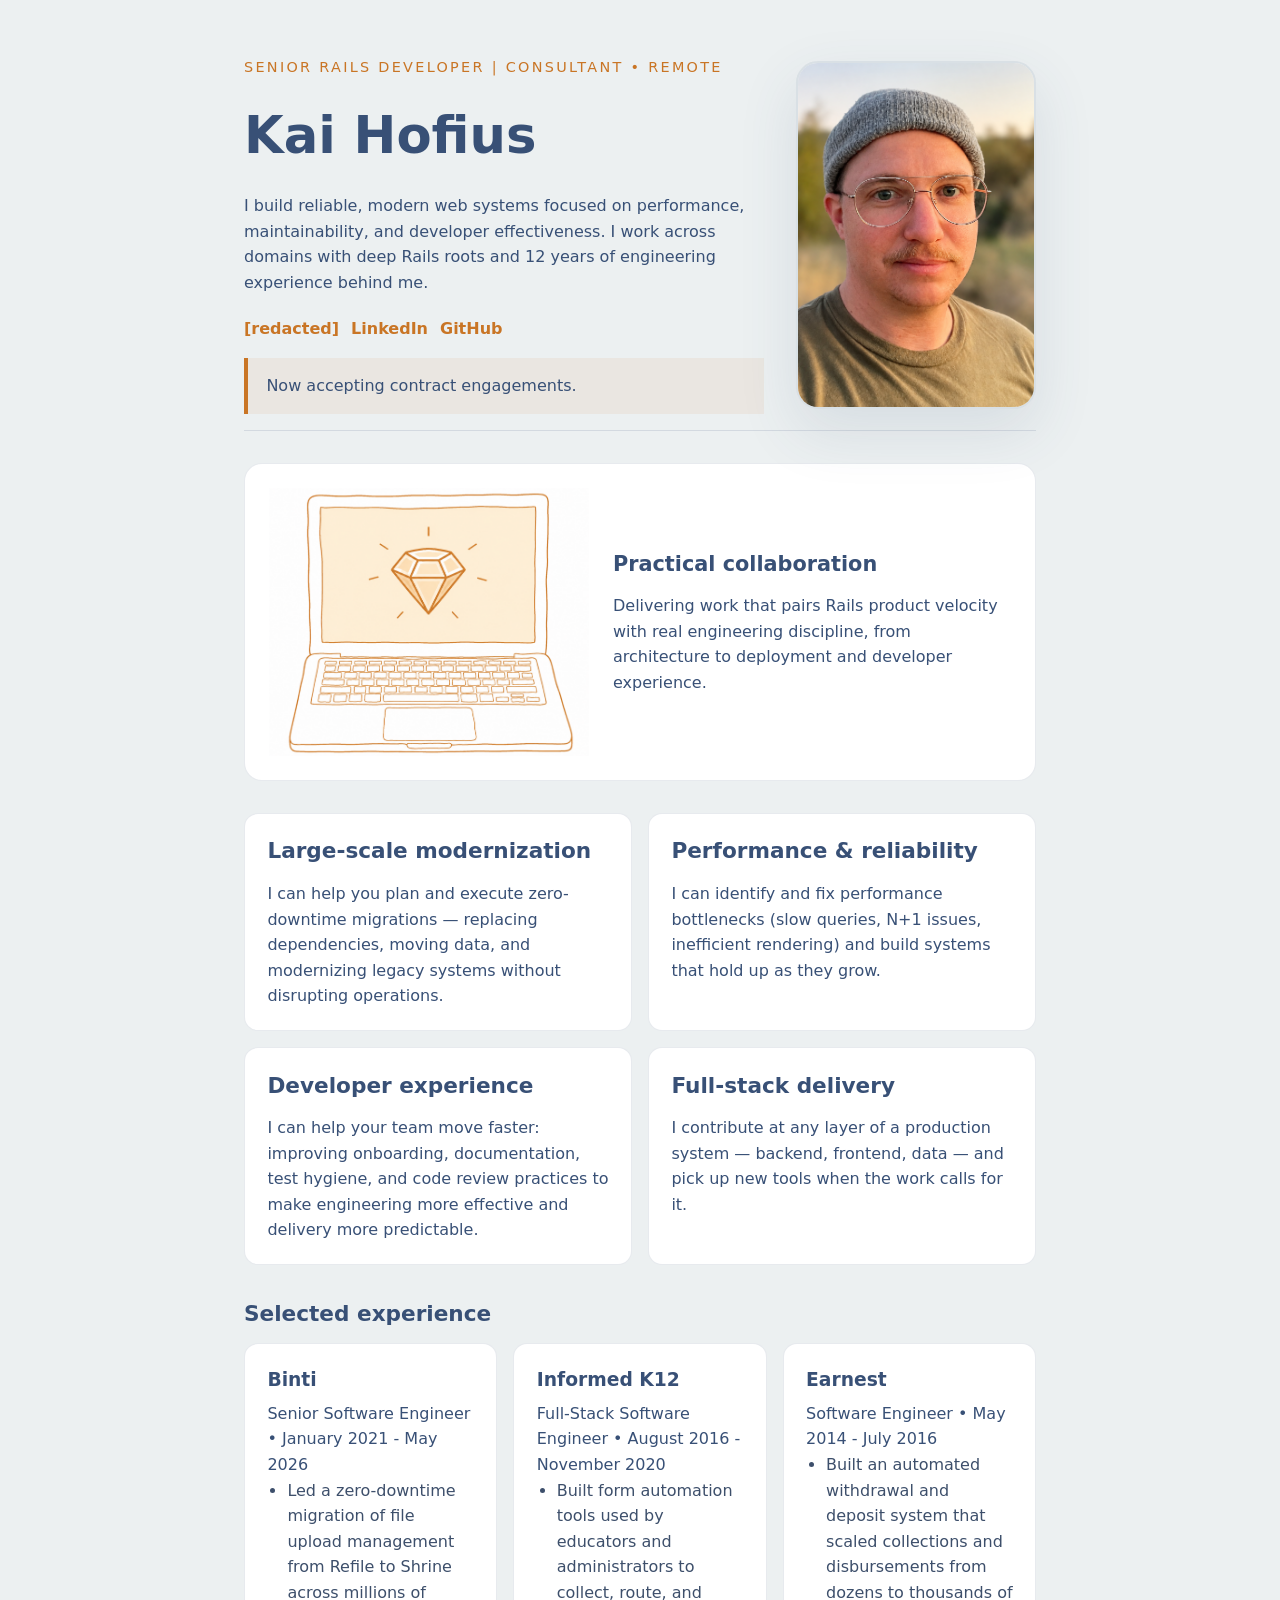
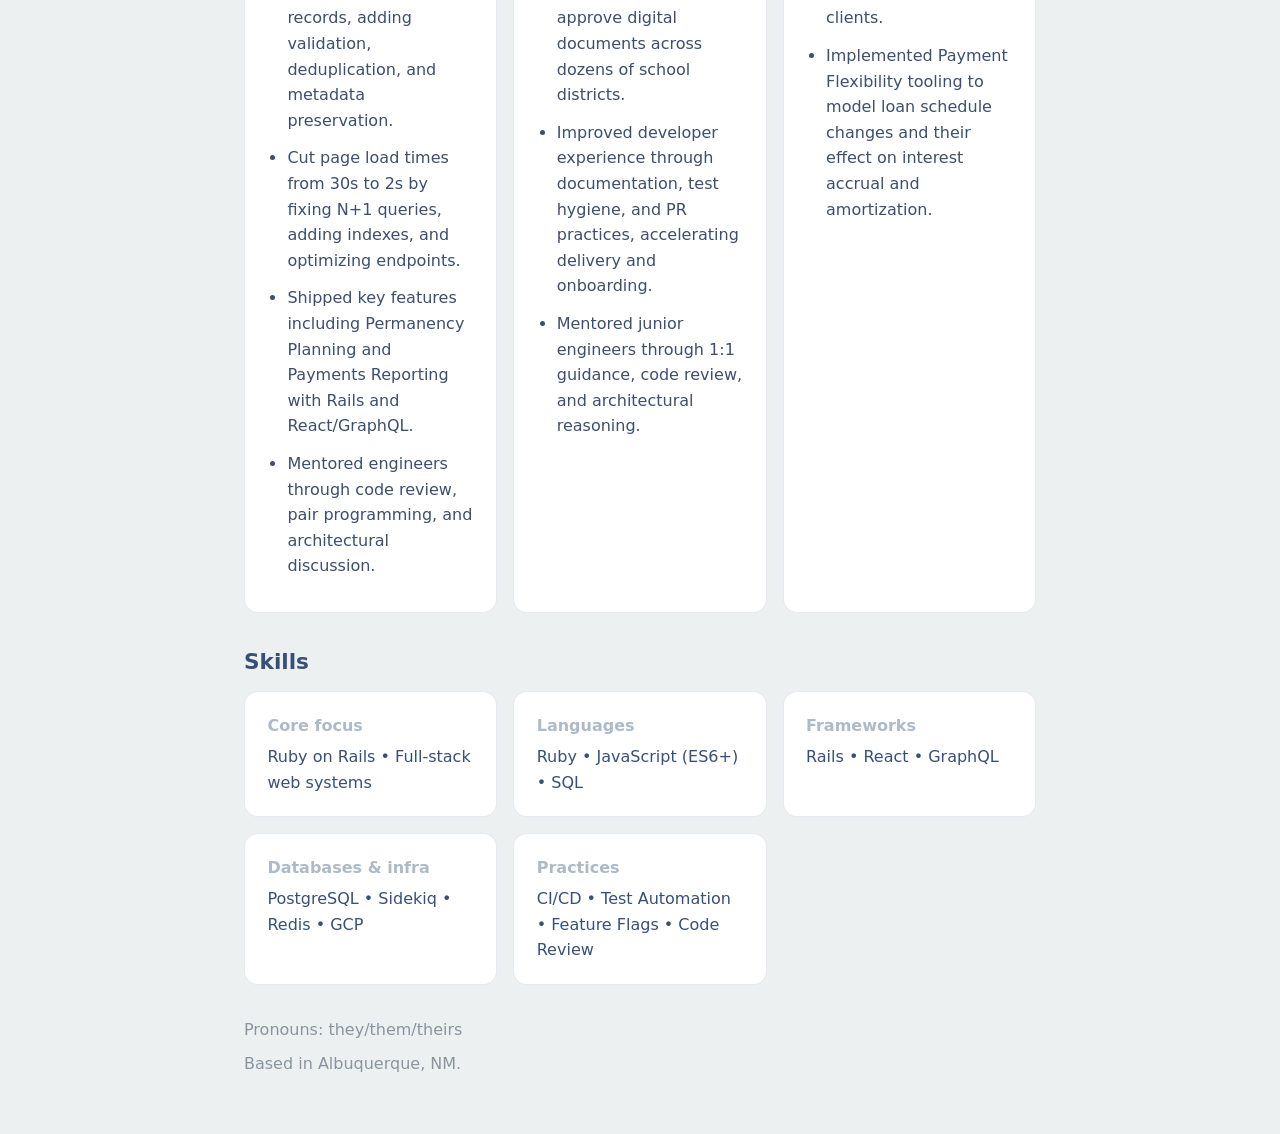
==== index.html @ 0d8e992e "mobile updates" ====
<!DOCTYPE html>
<html lang="en">
<head>
  <meta charset="UTF-8" />
  <meta name="viewport" content="width=device-width, initial-scale=1.0" />
  <title>Kai Hofius — Senior Rails Developer | Consultant</title>
  <meta name="description" content="Kai Hofius is a senior Rails developer and consultant experienced in building scalable, resilient web systems with Rails, React, and GraphQL." />
  <link rel="icon" href="img/favicon.png" />
  <link rel="stylesheet" href="style.css" />
</head>
<body>
  <main class="page-shell">
    <header class="hero">
      <div class="hero-inner">
        <div class="hero-text">
          <p class="eyebrow">Senior Rails Developer | Consultant • Remote</p>
          <div class="hero-name-row">
            <div class="hero-image hero-image--mobile">
              <img src="img/headshot.png" alt="Kai Hofius" />
            </div>
            <h1>Kai Hofius</h1>
          </div>
          <p class="hero-copy">I build reliable, modern web systems focused on performance, maintainability, and developer effectiveness. I work across domains with deep Rails roots and 12 years of engineering experience behind me.</p>
          <div class="contact-links">
            <a href="mailto:[redacted]">[redacted]</a>
            <a href="https://linkedin.com/in/kaihofius" target="_blank" rel="noreferrer">LinkedIn</a>
            <a href="https://github.com/kaifius" target="_blank" rel="noreferrer">GitHub</a>
          </div>
          <p class="contract-callout">Now accepting contract engagements.</p>
        </div>
        <div class="hero-image hero-image--desktop">
          <img src="img/headshot.png" alt="Kai Hofius" />
        </div>
      </div>
    </header>

    <section class="illustration-panel">
      <div class="panel-card">
        <img class="hero-laptop" src="img/laptop-with-gem.png" alt="Illustration of a laptop" />
        <div>
          <h2>Practical collaboration</h2>
          <p>Delivering work that pairs Rails product velocity with real engineering discipline, from architecture to deployment and developer experience.</p>
        </div>
      </div>
    </section>

    <section class="highlights">
      <article>
        <h2>Large-scale modernization</h2>
        <p>I can help you plan and execute zero-downtime migrations — replacing dependencies, moving data, and modernizing legacy systems without disrupting operations.</p>
      </article>
      <article>
        <h2>Performance & reliability</h2>
        <p>I can identify and fix performance bottlenecks (slow queries, N+1 issues, inefficient rendering) and build systems that hold up as they grow.</p>
      </article>
      <article>
        <h2>Developer experience</h2>
        <p>I can help your team move faster: improving onboarding, documentation, test hygiene, and code review practices to make engineering more effective and delivery more predictable.</p>
      </article>
      <article>
        <h2>Full-stack delivery</h2>
        <p>I contribute at any layer of a production system — backend, frontend, data — and pick up new tools when the work calls for it.</p>
      </article>
    </section>

<section class="experience">
      <h2>Selected experience</h2>
      <div class="experience-grid">
        <div class="experience-card">
          <h3>Binti</h3>
          <p class="role">Senior Software Engineer • January 2021 - May 2026</p>
          <ul>
            <li>Led a zero-downtime migration of file upload management from Refile to Shrine across millions of records, adding validation, deduplication, and metadata preservation.</li>
            <li>Cut page load times from 30s to 2s by fixing N+1 queries, adding indexes, and optimizing endpoints.</li>
            <li>Shipped key features including Permanency Planning and Payments Reporting with Rails and React/GraphQL.</li>
            <li>Mentored engineers through code review, pair programming, and architectural discussion.</li>
          </ul>
        </div>

        <div class="experience-card">
          <h3>Informed K12</h3>
          <p class="role">Full-Stack Software Engineer • August 2016 - November 2020</p>
          <ul>
            <li>Built form automation tools used by educators and administrators to collect, route, and approve digital documents across dozens of school districts.</li>
            <li>Improved developer experience through documentation, test hygiene, and PR practices, accelerating delivery and onboarding.</li>
            <li>Mentored junior engineers through 1:1 guidance, code review, and architectural reasoning.</li>
          </ul>
        </div>

        <div class="experience-card">
          <h3>Earnest</h3>
          <p class="role">Software Engineer • May 2014 - July 2016</p>
          <ul>
            <li>Built an automated withdrawal and deposit system that scaled collections and disbursements from dozens to thousands of clients.</li>
            <li>Implemented Payment Flexibility tooling to model loan schedule changes and their effect on interest accrual and amortization.</li>
          </ul>
        </div>
      </div>
    </section>

    <section class="skills">
      <h2>Skills</h2>
      <div class="skill-grid">
        <div>
          <strong>Core focus</strong>
          <p>Ruby on Rails • Full-stack web systems</p>
        </div>
        <div>
          <strong>Languages</strong>
          <p>Ruby • JavaScript (ES6+) • SQL</p>
        </div>
        <div>
          <strong>Frameworks</strong>
          <p>Rails • React • GraphQL</p>
        </div>
        <div>
          <strong>Databases & infra</strong>
          <p>PostgreSQL • Sidekiq • Redis • GCP</p>
        </div>
        <div>
          <strong>Practices</strong>
          <p>CI/CD • Test Automation • Feature Flags • Code Review</p>
        </div>
      </div>
    </section>

    <section class="footer">
      <p>Pronouns: they/them/theirs</p>
      <p>Based in Albuquerque, NM.</p>
    </section>
  </main>
</body>
</html>
---- style.css ----
* { margin: 0; padding: 0; box-sizing: border-box; }

html {
  scroll-behavior: smooth;
}

body {
  min-height: 100vh;
  background: #ecf0f1;
  color: rgb(56, 80, 118);
  font-family: Inter, ui-sans-serif, system-ui, -apple-system, BlinkMacSystemFont, 'Segoe UI', sans-serif;
  line-height: 1.6;
}

.page-shell {
  max-width: 840px;
  margin: 0 auto;
  padding: 2rem 1.5rem 3rem;
}

.hero {
  padding: 1.5rem 0 1rem;
  border-bottom: 1px solid rgba(56, 80, 118, 0.14);
  position: relative;
}

.hero-laptop {
  display: block;
  width: 320px;
  max-width: 100%;
  margin: 0;
  opacity: 1;
  pointer-events: none;
  align-self: start;
}

.illustration-panel {
  margin-top: 2rem;
}

.panel-card {
  display: grid;
  grid-template-columns: auto 1fr;
  gap: 1.5rem;
  align-items: center;
  padding: 1.5rem;
  border-radius: 18px;
  border: 1px solid rgba(56, 80, 118, 0.12);
  background: white;
}

.panel-card h2 {
  margin: 0 0 0.75rem;
  font-size: 1.3rem;
}

.panel-card p {
  margin: 0;
  color: rgb(56, 80, 118);
}

.hero-inner {
  display: grid;
  grid-template-columns: minmax(0, 1.5fr) minmax(220px, 240px);
  gap: 2rem;
  align-items: center;
}

.hero-name-row {
  display: flex;
  align-items: center;
  gap: 1.5rem;
  margin-bottom: 1rem;
}

.hero-name-row h1 {
  margin: 0;
}

.hero-image img {
  display: block;
  border: 2px solid rgba(56, 80, 118, 0.1);
  object-fit: cover;
  object-position: center 15%;
}

.hero-image--mobile {
  display: none;
}

.hero-image--desktop {
  justify-self: end;
}

.hero-image--desktop img {
  width: 100%;
  border-radius: 22px;
  box-shadow: 0 22px 60px rgba(56, 80, 118, 0.12);
}

@media (max-width: 760px) {
  .hero-inner {
    display: block;
  }

  .hero-image--desktop {
    display: none;
  }

  .hero-image--mobile {
    display: block;
    flex-shrink: 0;
  }

  .hero-image--mobile img {
    width: 90px;
    height: 90px;
    border-radius: 14px;
    box-shadow: 0 8px 24px rgba(56, 80, 118, 0.12);
  }

  .hero-laptop {
    width: 80%;
    margin-top: 1.5rem;
  }

  .panel-card {
    grid-template-columns: 1fr;
  }

  .panel-card img {
    justify-self: center;
  }
}

.eyebrow {
  margin: 0 0 1rem;
  font-size: 0.9rem;
  text-transform: uppercase;
  letter-spacing: 0.16em;
  color: rgb(201, 117, 37);
}

h1 {
  margin: 0 0 1rem;
  font-size: clamp(2.7rem, 4vw, 4.5rem);
}

.hero-copy,
.summary p,
.skills p,
.experience-card p,
.highlights article p,
.footer p {
  margin: 0;
  color: rgb(56, 80, 118);
  font-size: 1rem;
}

.contact-links {
  display: flex;
  flex-wrap: wrap;
  gap: 0.75rem;
  margin-top: 1.3rem;
}

.contact-links a {
  color: rgb(201, 117, 37);
  text-decoration: none;
  font-weight: bold;
}

.contact-links a:hover {
  color: rgb(56, 80, 118);
}

.contract-callout {
  margin-top: 1rem;
  padding: 0.95rem 1.15rem;
  max-width: 46rem;
  border-left: 4px solid rgb(201, 117, 37);
  background: rgba(201, 117, 37, 0.08);
  color: rgb(56, 80, 118);
}

.summary,
.skills,
.experience,
.rails-case-studies,
.highlights,
.footer {
  margin-top: 2rem;
}

.highlights,
.experience-grid,
.skill-grid {
  display: grid;
  gap: 1rem;
}

.highlights article,
.experience-card,
.skill-grid > div {
  padding: 1.3rem 1.4rem;
  border: 1px solid rgba(56, 80, 118, 0.12);
  border-radius: 14px;
  background: white;
}

.highlights h2,
.experience h2,
.skills h2,
.rails-case-studies h2 {
  margin: 0 0 0.75rem;
  font-size: 1.35rem;
}

.rails-case-studies .experience-card {
  padding-top: 1rem;
}


.experience-card ul {
  margin: 0;
  padding-left: 1.1rem;
}

.experience-card li {
  margin-bottom: 0.75rem;
}

.skill-grid {
  grid-template-columns: repeat(auto-fit, minmax(200px, 1fr));
}

.skill-grid strong {
  display: block;
  margin-bottom: 0.35rem;
}

.footer p {
  margin: 0.55rem 0;
}

@media (max-width: 680px) {
  .page-shell {
    padding: 1.5rem 1rem 2rem;
  }
}

.experience-card h3 {
  margin: 0 0 0.35rem;
}

.role {
  margin: 0 0 1rem;
  color: rgb(201, 117, 37);
  font-size: 0.96rem;
}

.experience-card ul {
  margin: 0;
  padding-left: 1.25rem;
  color: #3d4f6b;
}

.experience-card li {
  margin-bottom: 0.75rem;
}

.skill-grid {
  grid-template-columns: repeat(auto-fit, minmax(210px, 1fr));
}

.skill-grid strong {
  display: block;
  margin-bottom: 0.35rem;
  color: #adbac7;
}

.footer p {
  margin: 0.55rem 0;
  color: #8b949e;
}

@media (min-width: 840px) {
  .highlights {
    grid-template-columns: repeat(2, minmax(0, 1fr));
  }

  .experience-grid {
    grid-template-columns: repeat(3, minmax(0, 1fr));
  }
}

@media (max-width: 640px) {
  .page-shell {
    padding: 2rem 1rem 2.5rem;
  }
}
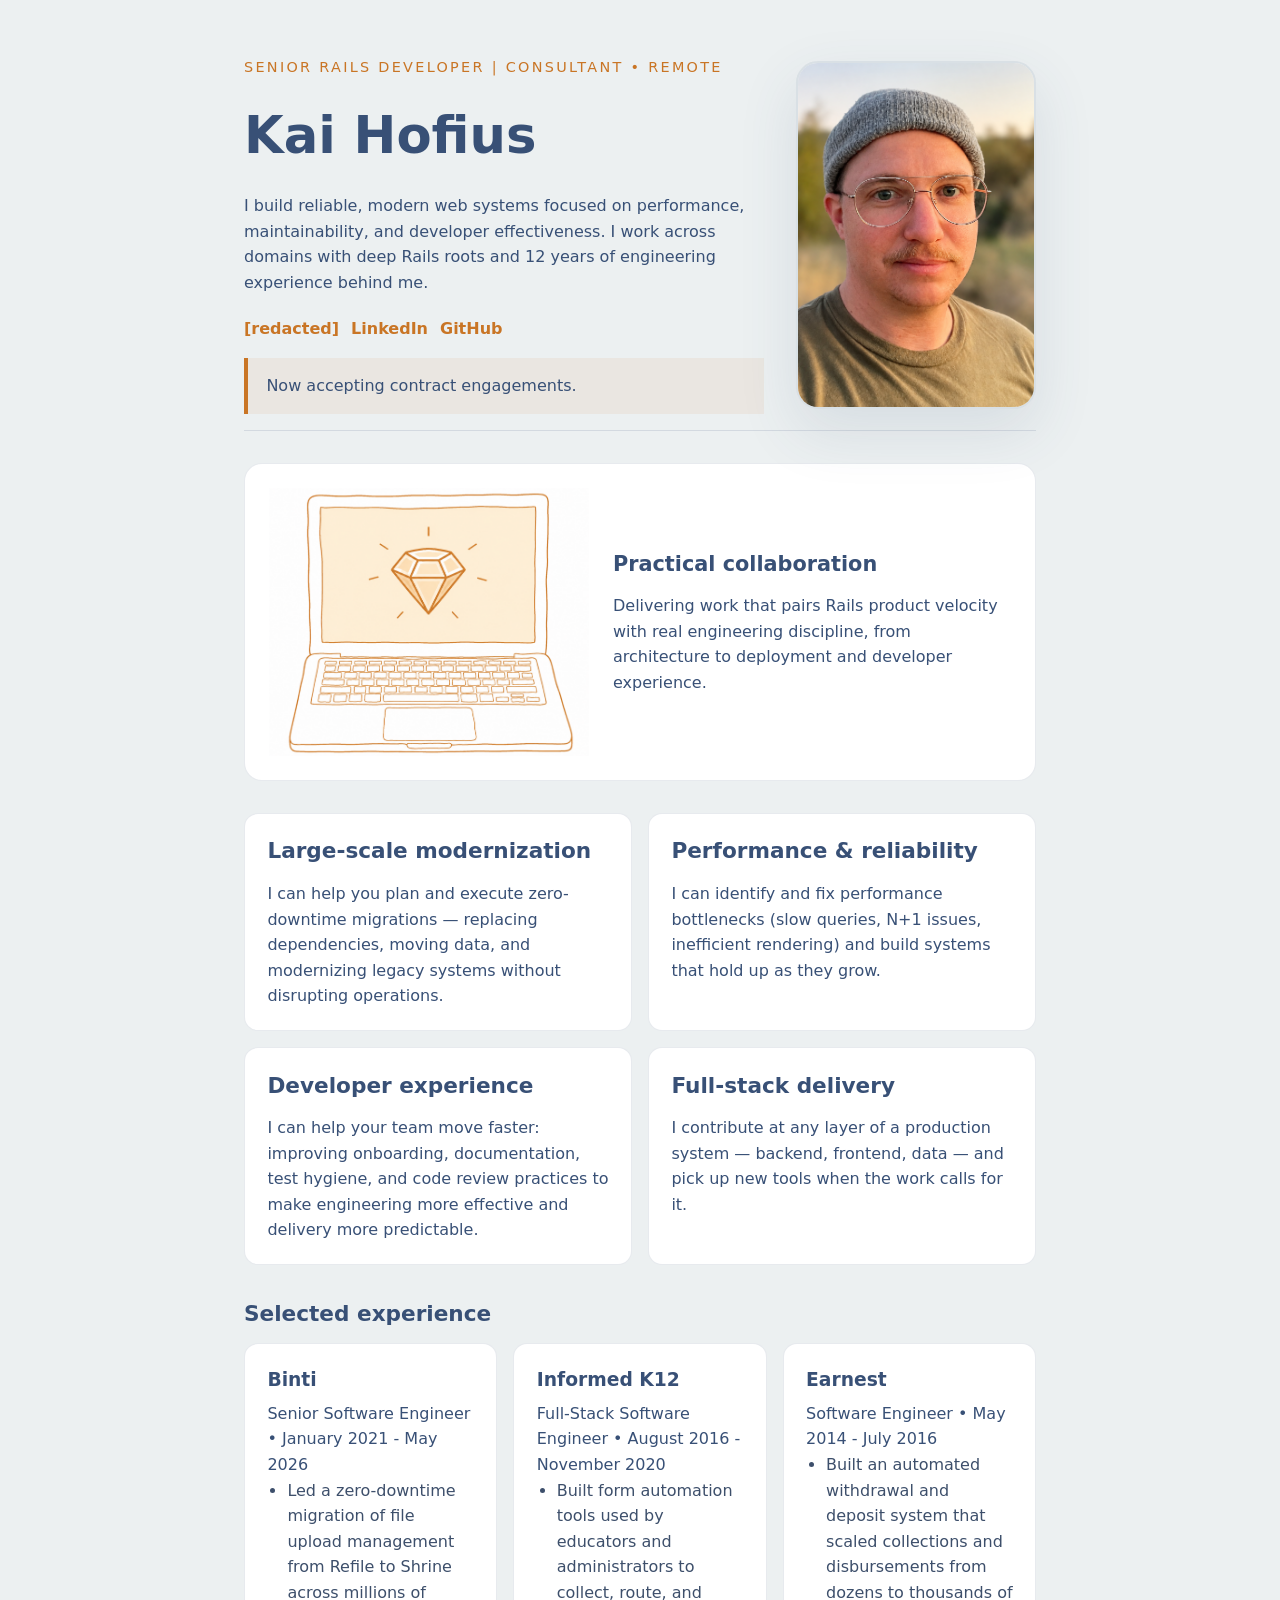
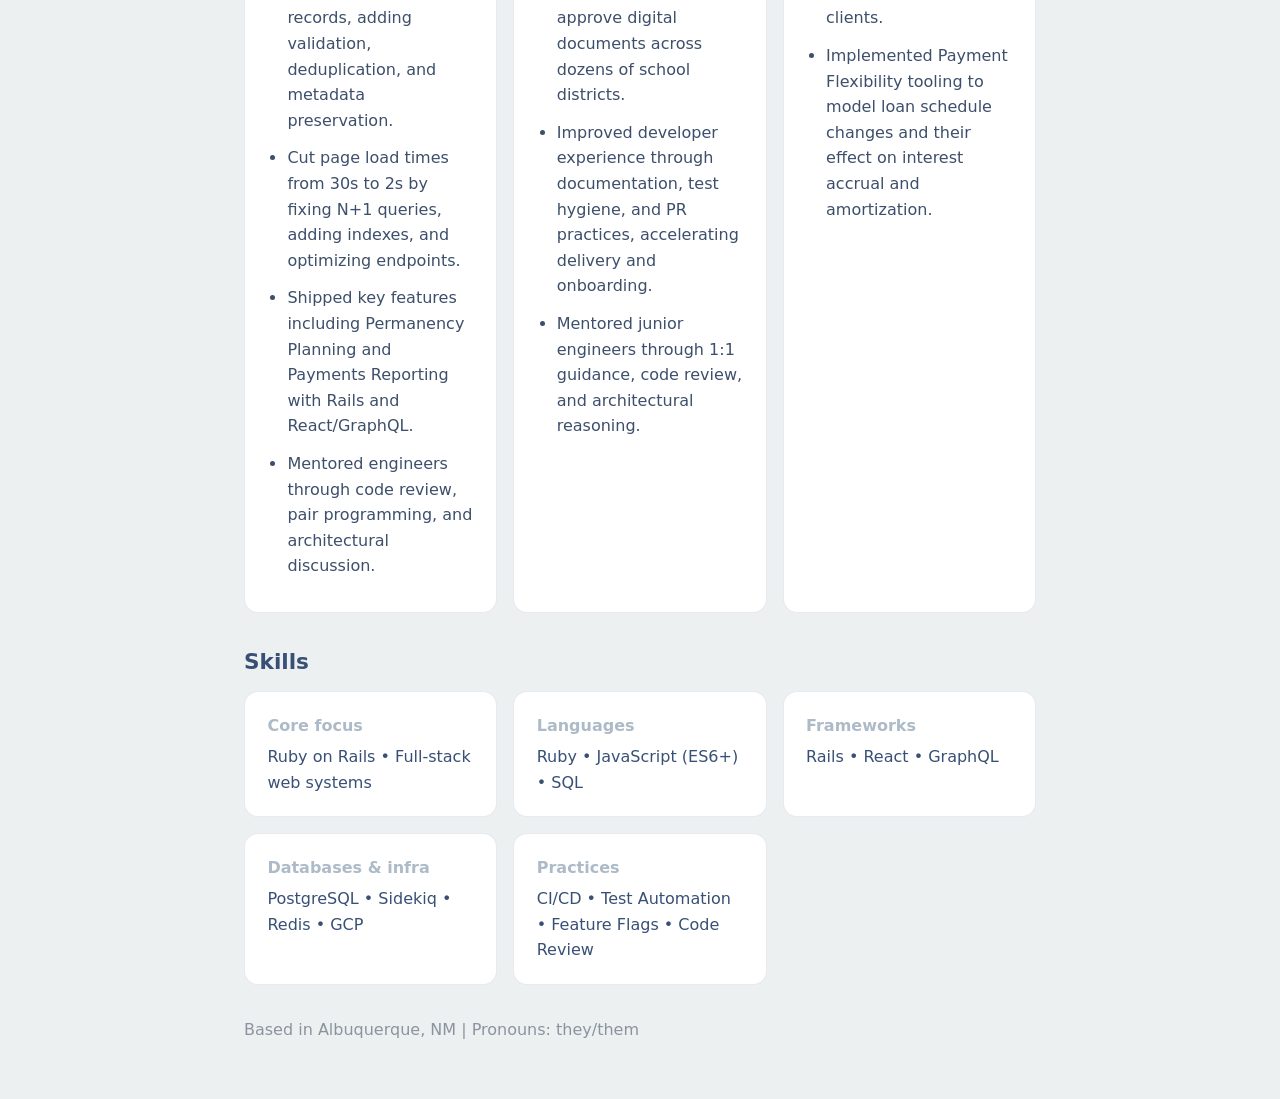
==== commit 8674401c: "update footer" ====
--- a/index.html
+++ b/index.html
@@ -125,8 +125,7 @@
     </section>
 
     <section class="footer">
-      <p>Pronouns: they/them/theirs</p>
-      <p>Based in Albuquerque, NM.</p>
+      <p>Based in Albuquerque, NM | Pronouns: they/them</p>
     </section>
   </main>
 </body>
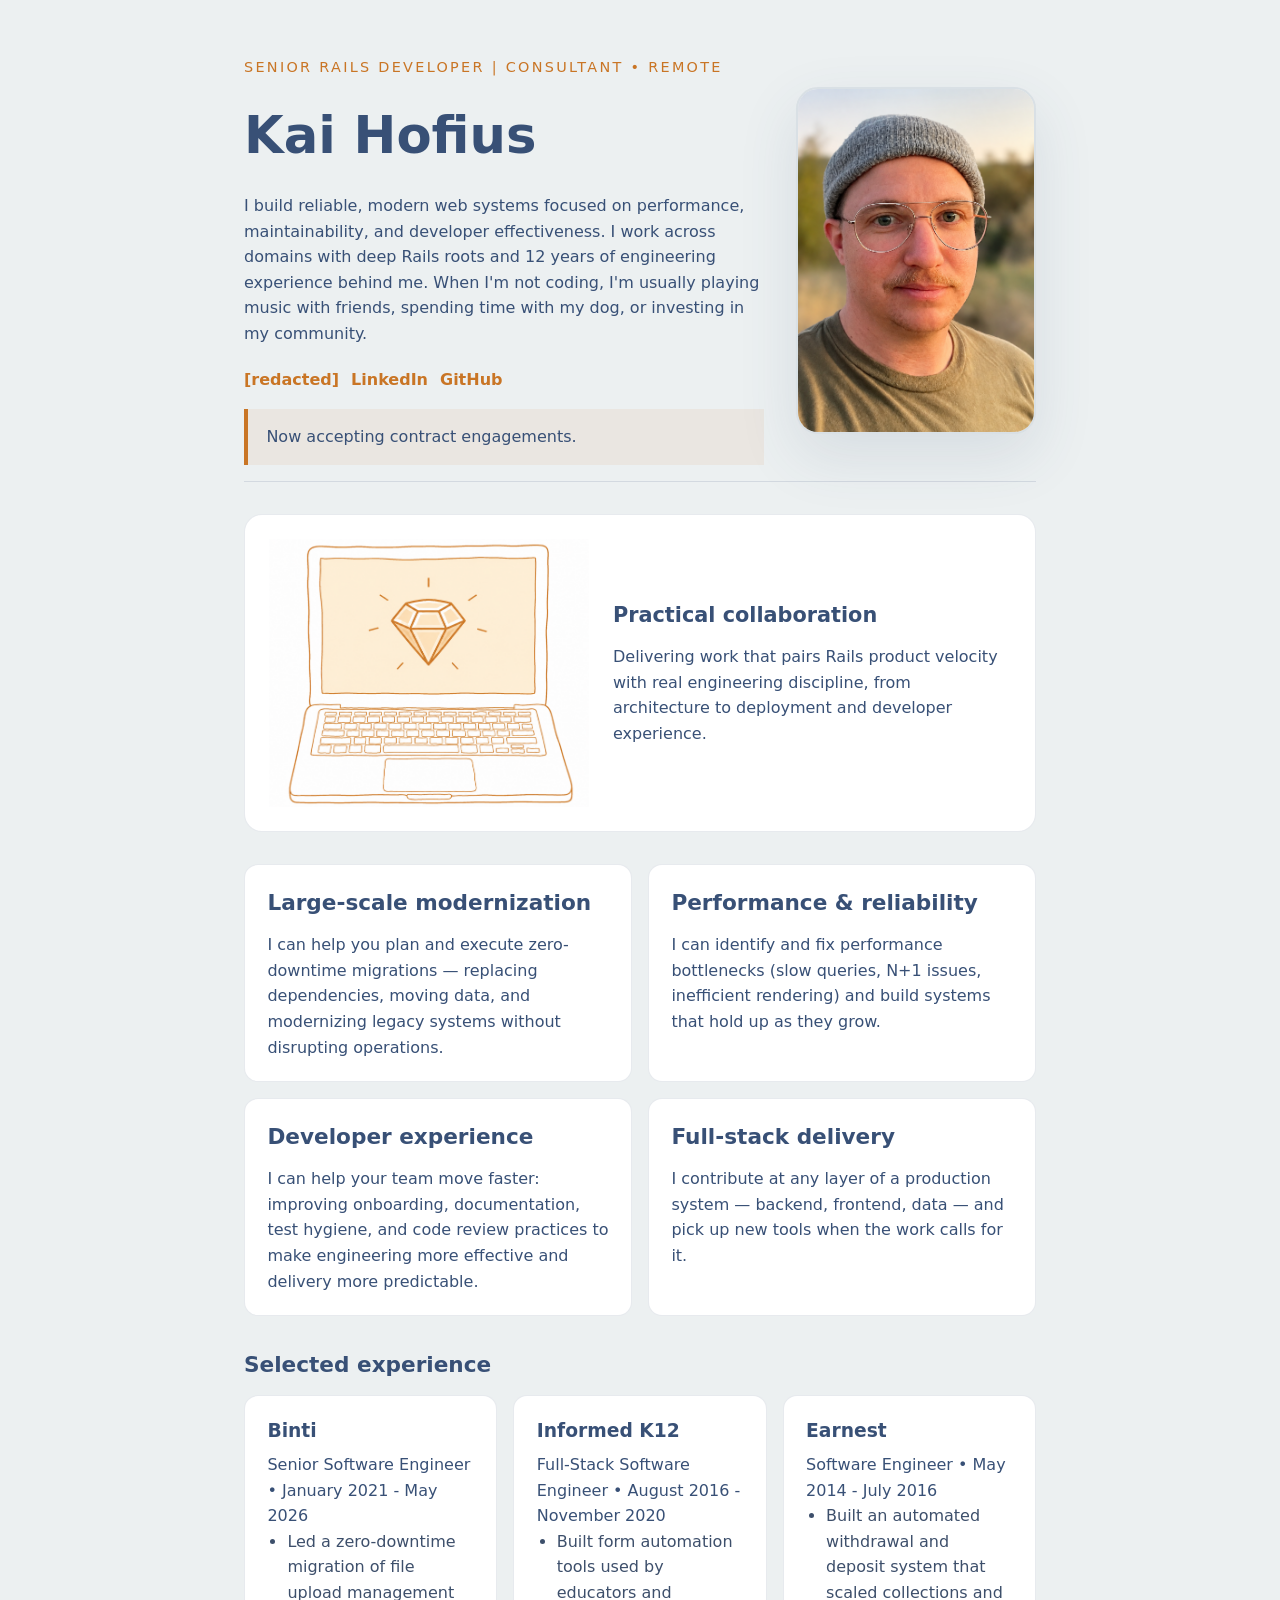
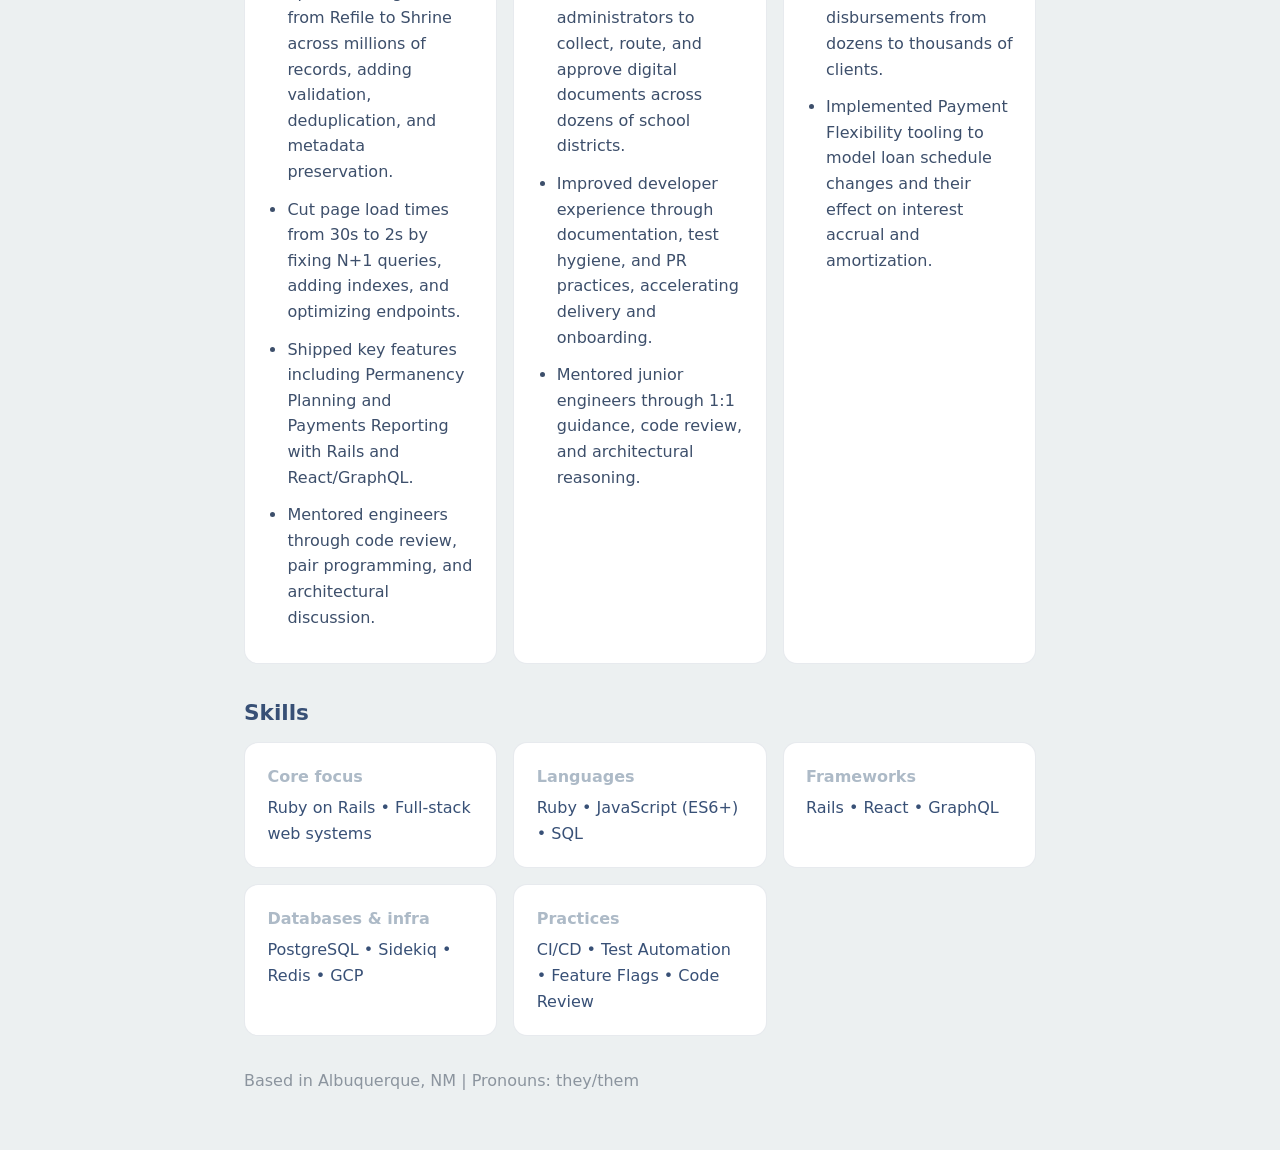
==== commit 05d2967d: "personalize bio a bit" ====
--- a/index.html
+++ b/index.html
@@ -20,7 +20,7 @@
             </div>
             <h1>Kai Hofius</h1>
           </div>
-          <p class="hero-copy">I build reliable, modern web systems focused on performance, maintainability, and developer effectiveness. I work across domains with deep Rails roots and 12 years of engineering experience behind me.</p>
+          <p class="hero-copy">I build reliable, modern web systems focused on performance, maintainability, and developer effectiveness. I work across domains with deep Rails roots and 12 years of engineering experience behind me. When I'm not coding, I'm usually playing music with friends, spending time with my dog, or investing in my community.</p>
           <div class="contact-links">
             <a href="mailto:[redacted]">[redacted]</a>
             <a href="https://linkedin.com/in/kaihofius" target="_blank" rel="noreferrer">LinkedIn</a>
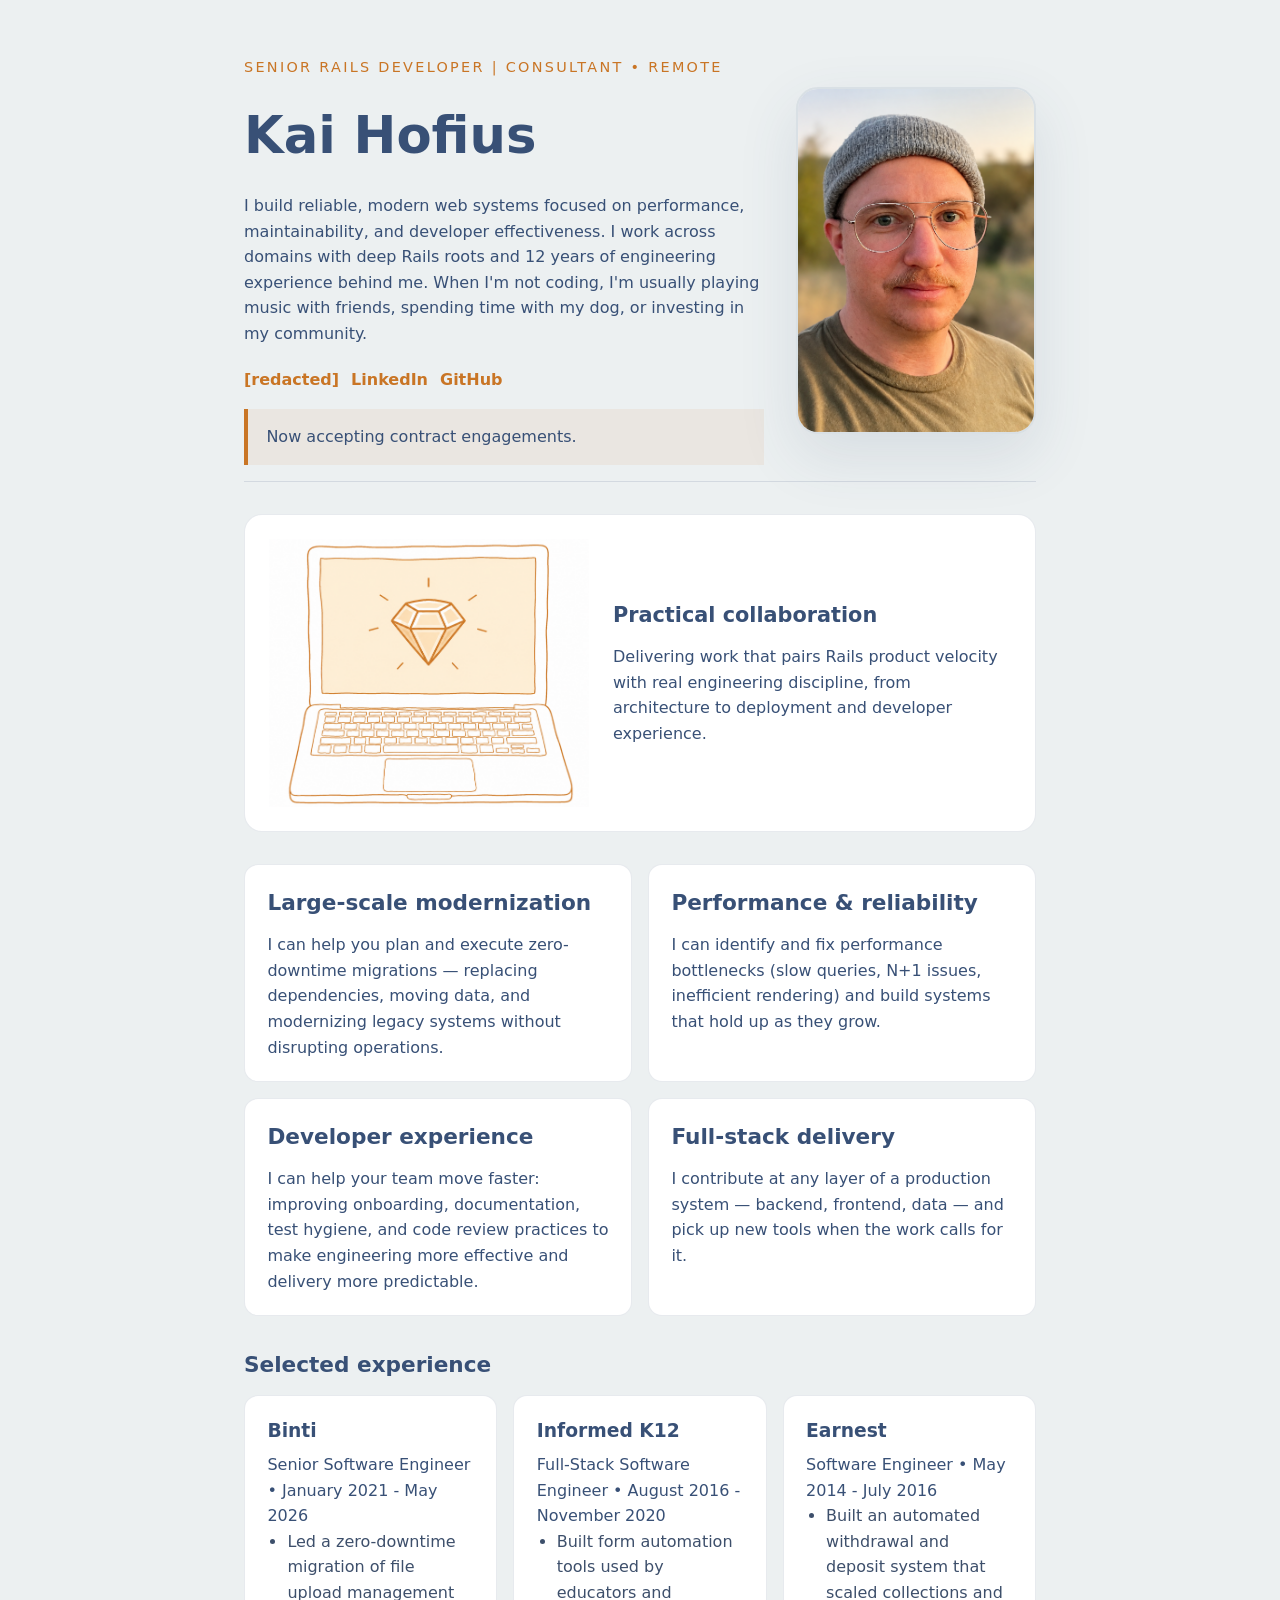
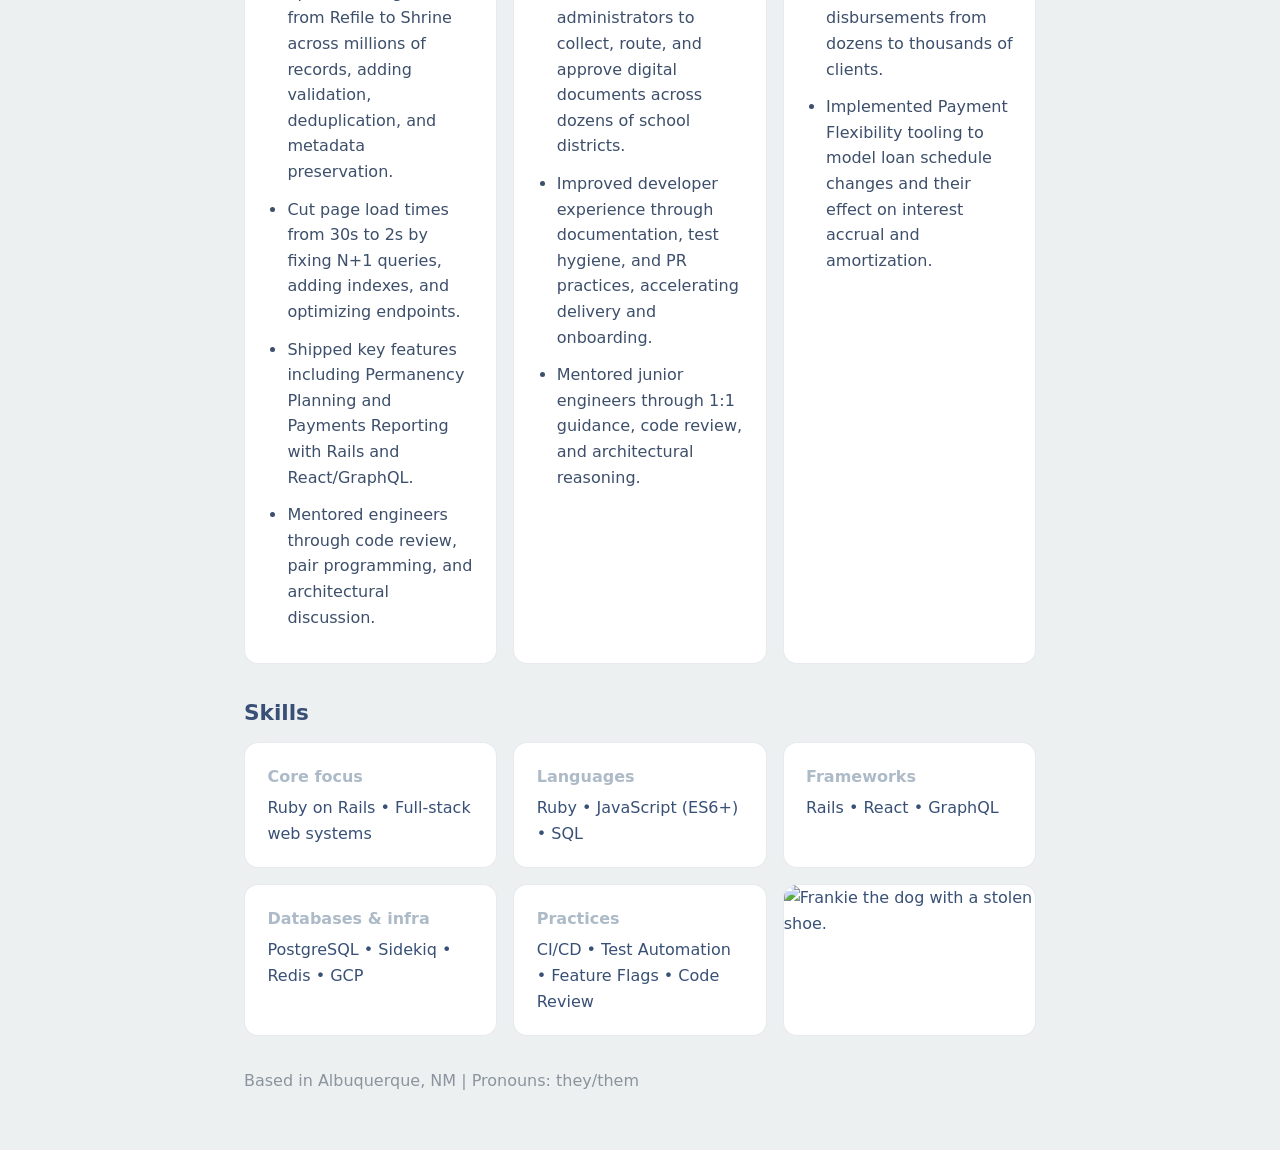
==== commit a45411a7: "frankie 🥚" ====
--- a/index.html
+++ b/index.html
@@ -121,6 +121,9 @@
           <strong>Practices</strong>
           <p>CI/CD • Test Automation • Feature Flags • Code Review</p>
         </div>
+        <div class="skill-photo-card">
+          <img src="img/frankie.jpeg" alt="Frankie the dog with a stolen shoe." />
+        </div>
       </div>
     </section>
 
--- a/style.css
+++ b/style.css
@@ -279,6 +279,23 @@
   color: #adbac7;
 }
 
+.skill-photo-card {
+  padding: 0 !important;
+  overflow: hidden;
+  position: relative;
+}
+
+.skill-photo-card img {
+  position: absolute;
+  top: 0;
+  left: 0;
+  width: 100%;
+  height: 100%;
+  object-fit: cover;
+  object-position: center 45%;
+  display: block;
+}
+
 .footer p {
   margin: 0.55rem 0;
   color: #8b949e;
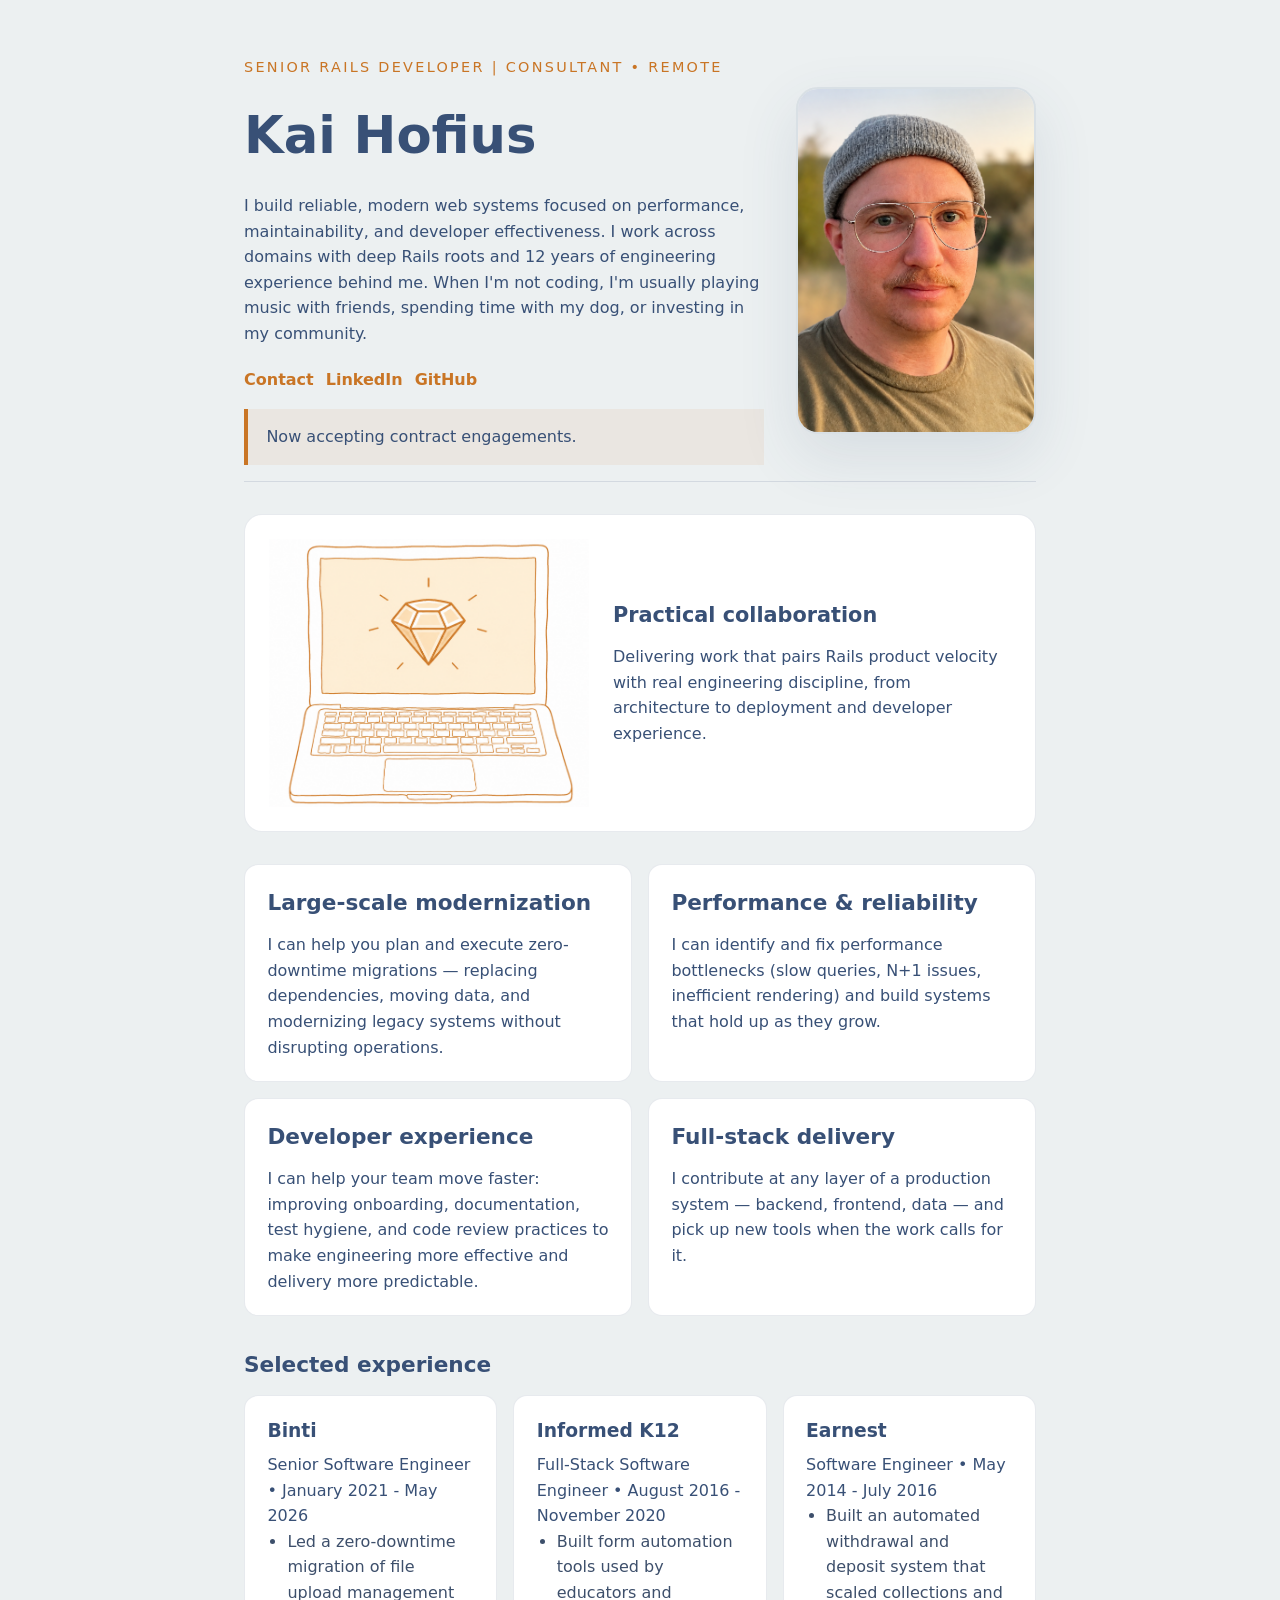
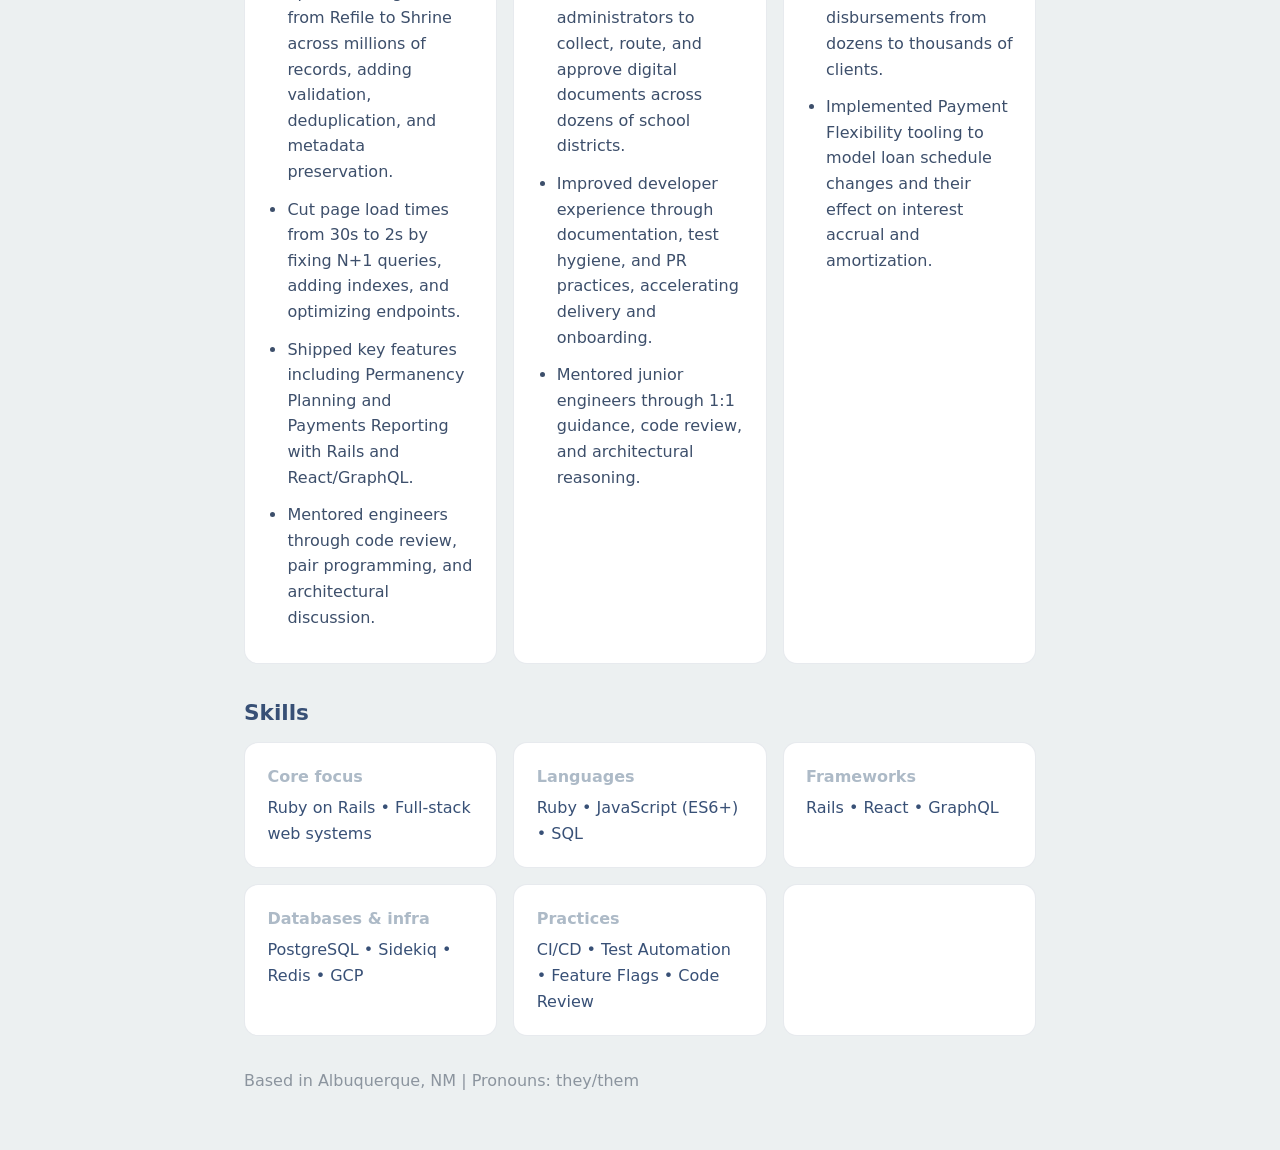
==== commit ceb6203a: "replace email with contact form" ====
--- a/index.html
+++ b/index.html
@@ -22,7 +22,7 @@
           </div>
           <p class="hero-copy">I build reliable, modern web systems focused on performance, maintainability, and developer effectiveness. I work across domains with deep Rails roots and 12 years of engineering experience behind me. When I'm not coding, I'm usually playing music with friends, spending time with my dog, or investing in my community.</p>
           <div class="contact-links">
-            <a href="mailto:[redacted]">[redacted]</a>
+            <a href="contact.html">Contact</a>
             <a href="https://linkedin.com/in/kaihofius" target="_blank" rel="noreferrer">LinkedIn</a>
             <a href="https://github.com/kaifius" target="_blank" rel="noreferrer">GitHub</a>
           </div>
--- a/style.css
+++ b/style.css
@@ -287,12 +287,10 @@
 
 .skill-photo-card img {
   position: absolute;
-  top: 0;
+  top: -83px;
   left: 0;
   width: 100%;
-  height: 100%;
-  object-fit: cover;
-  object-position: center 45%;
+  height: auto;
   display: block;
 }
 
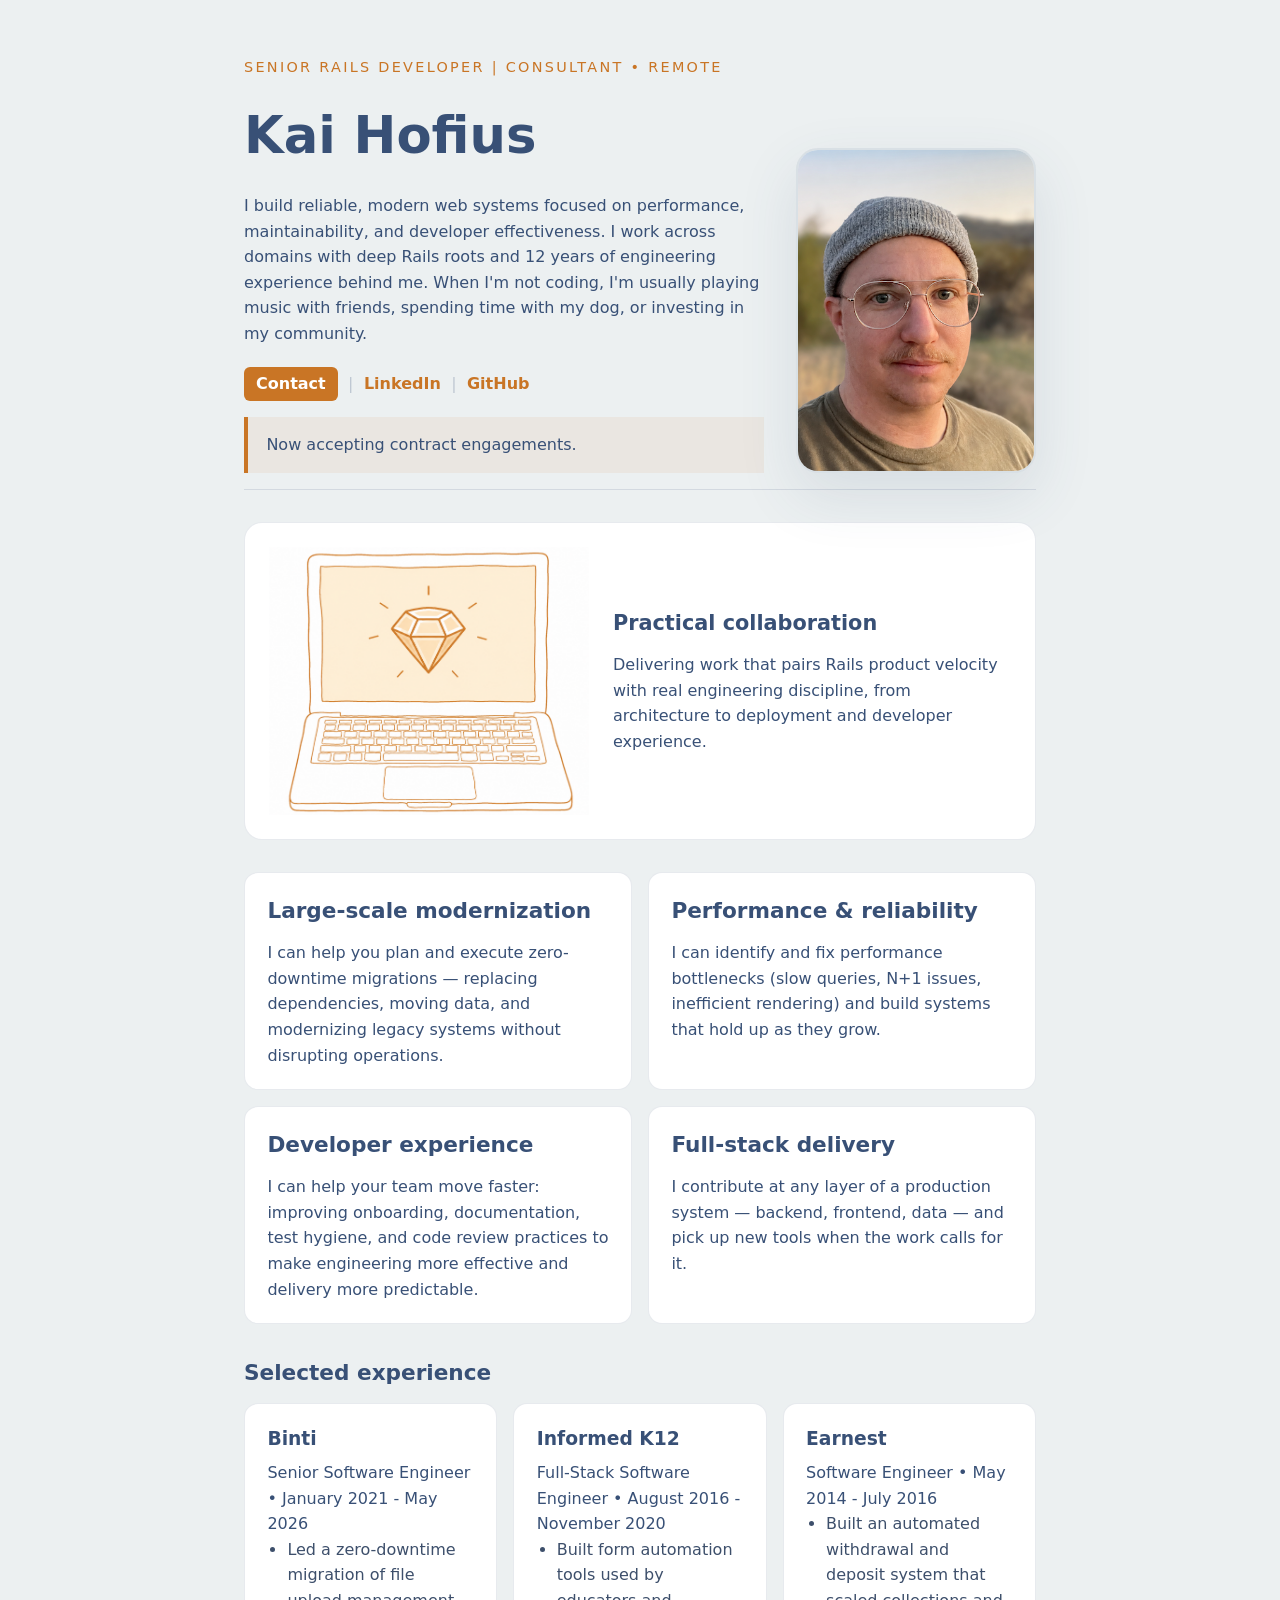
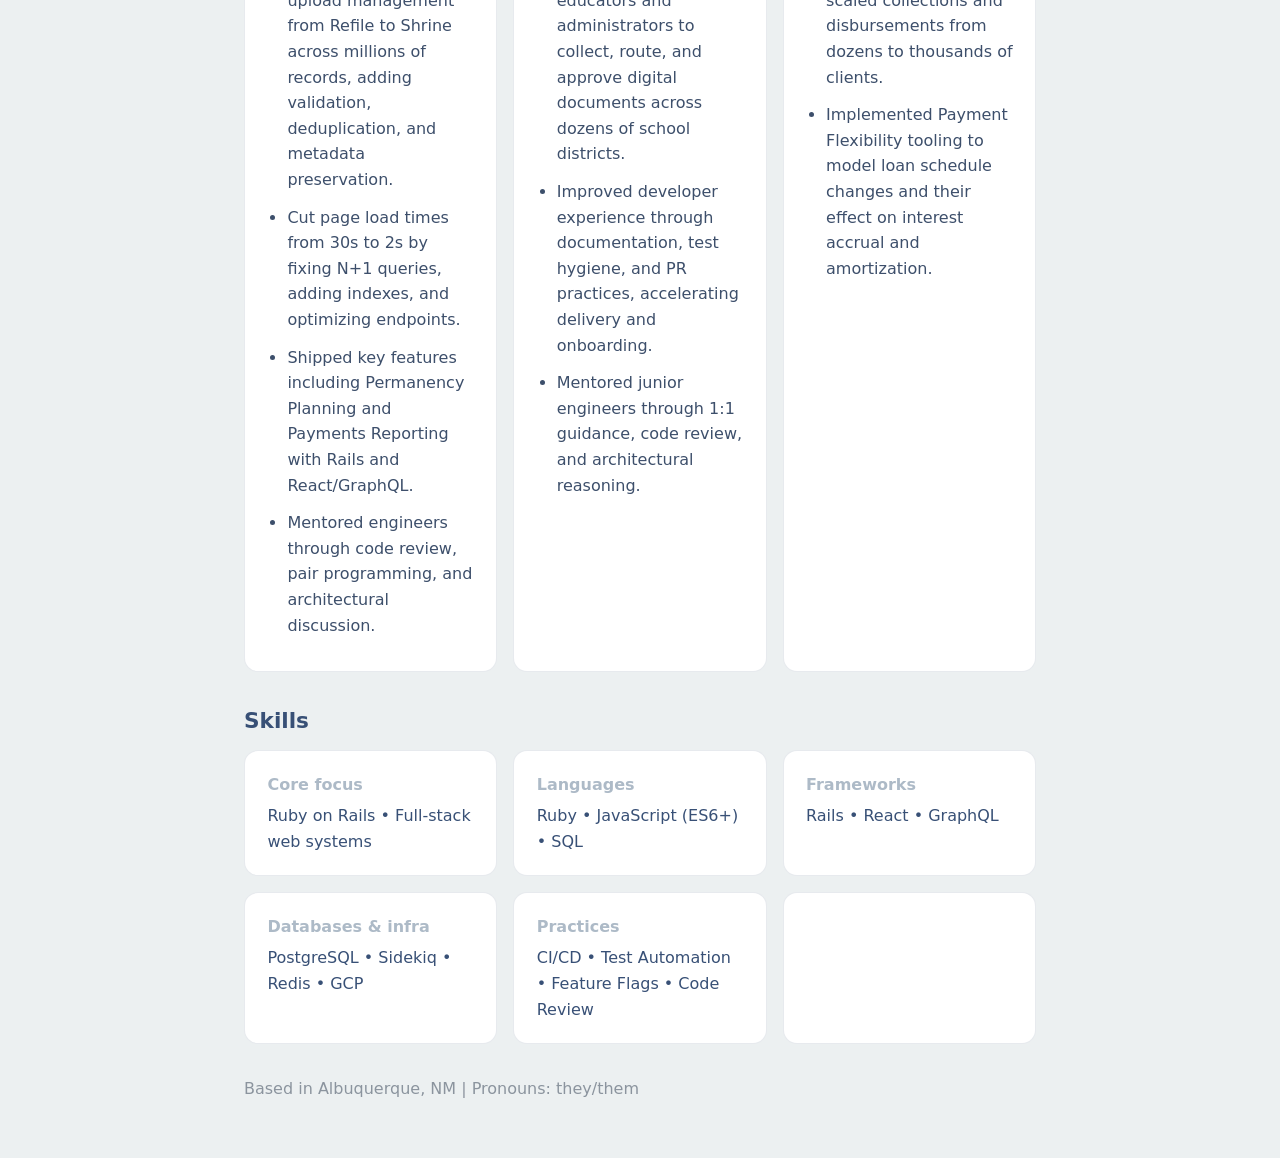
==== commit 41a983f7: "hero img fiddling" ====
--- a/index.html
+++ b/index.html
@@ -16,7 +16,7 @@
           <p class="eyebrow">Senior Rails Developer | Consultant • Remote</p>
           <div class="hero-name-row">
             <div class="hero-image hero-image--mobile">
-              <img src="img/headshot.png" alt="Kai Hofius" />
+              <img src="img/kaictus.png" alt="Kai Hofius" />
             </div>
             <h1>Kai Hofius</h1>
           </div>
@@ -29,7 +29,7 @@
           <p class="contract-callout">Now accepting contract engagements.</p>
         </div>
         <div class="hero-image hero-image--desktop">
-          <img src="img/headshot.png" alt="Kai Hofius" />
+          <img src="img/kaictus.png" alt="Kai Hofius" />
         </div>
       </div>
     </header>
--- a/style.css
+++ b/style.css
@@ -90,6 +90,7 @@
 
 .hero-image--desktop {
   justify-self: end;
+  align-self: end;
 }
 
 .hero-image--desktop img {
@@ -160,7 +161,8 @@
 .contact-links {
   display: flex;
   flex-wrap: wrap;
-  gap: 0.75rem;
+  align-items: center;
+  gap: 0;
   margin-top: 1.3rem;
 }
 
@@ -170,8 +172,27 @@
   font-weight: bold;
 }
 
+.contact-links a + a::before {
+  content: '|';
+  margin: 0 0.65rem;
+  color: rgba(56, 80, 118, 0.25);
+  font-weight: normal;
+}
+
 .contact-links a:hover {
   color: rgb(56, 80, 118);
+}
+
+.contact-links a[href="contact.html"] {
+  background: rgb(201, 117, 37);
+  color: white;
+  padding: 0.25rem 0.75rem;
+  border-radius: 6px;
+}
+
+.contact-links a[href="contact.html"]:hover {
+  background: rgb(175, 100, 25);
+  color: white;
 }
 
 .contract-callout {
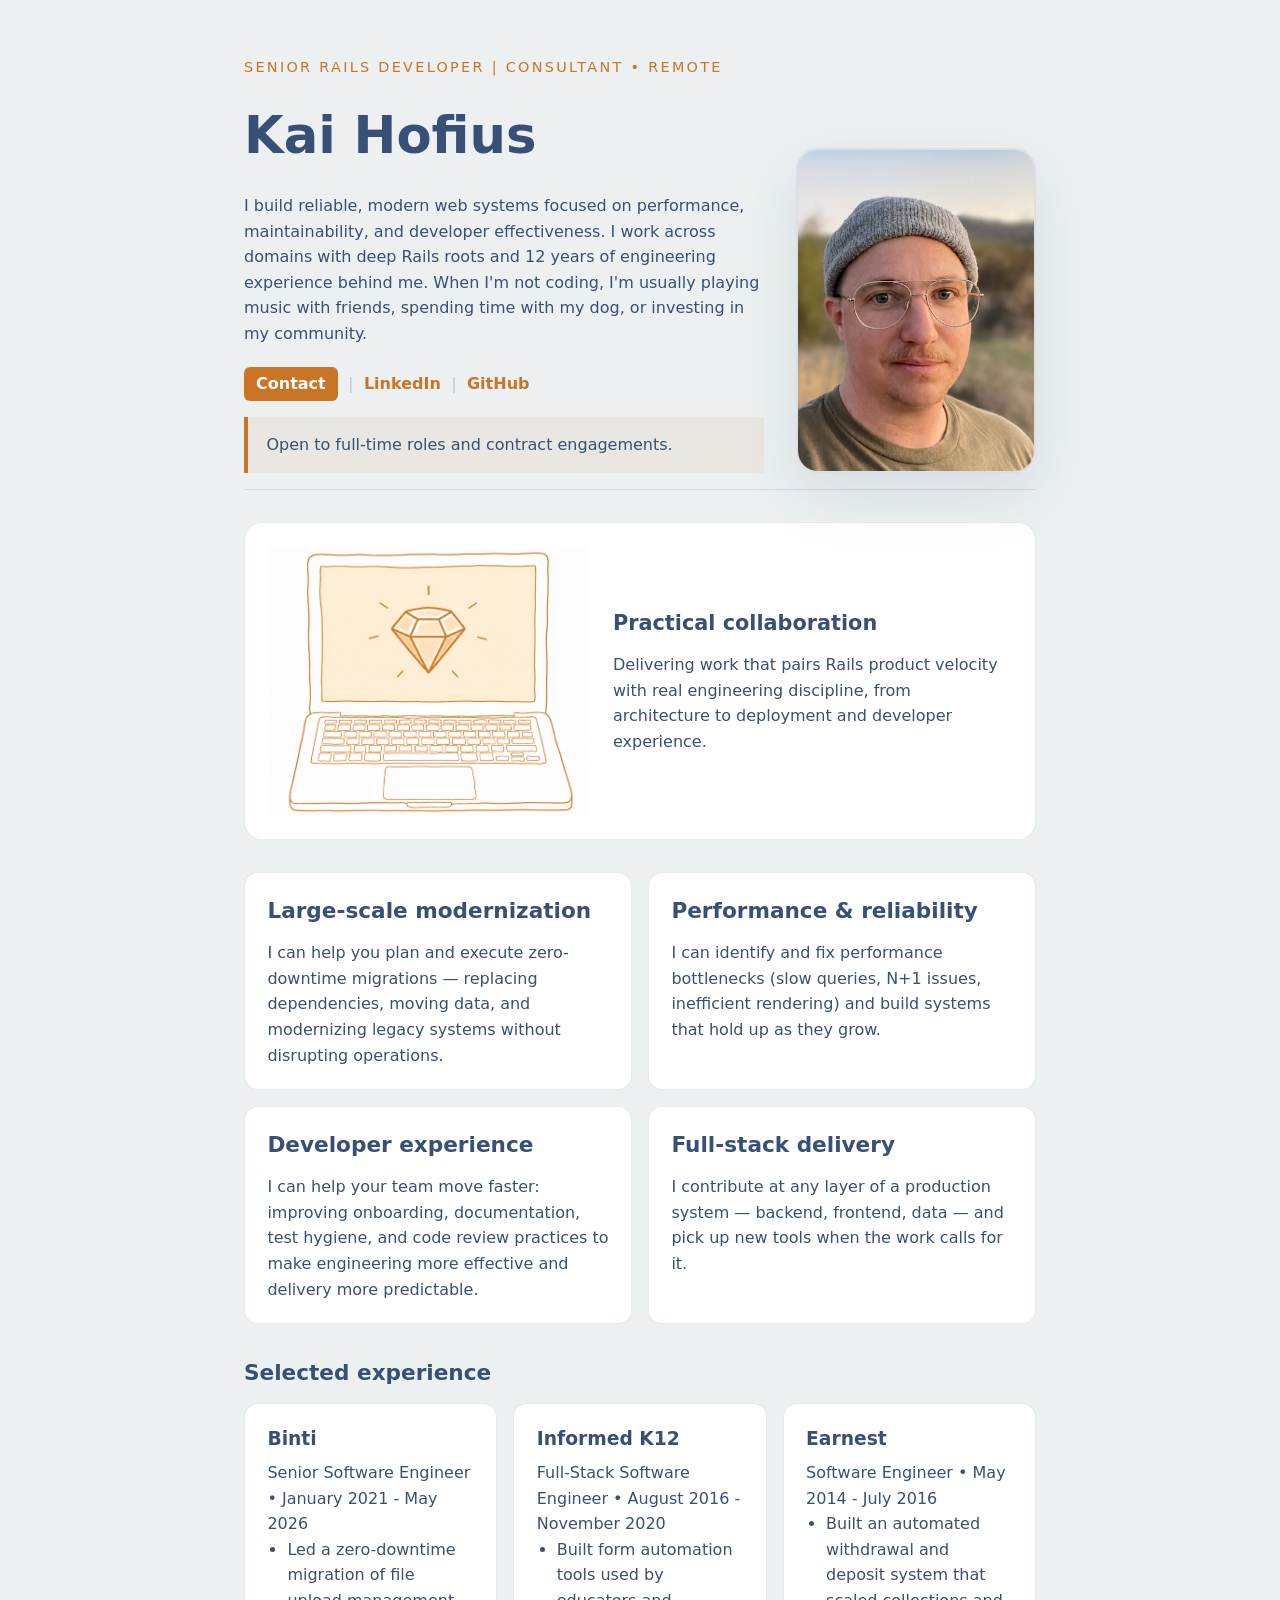
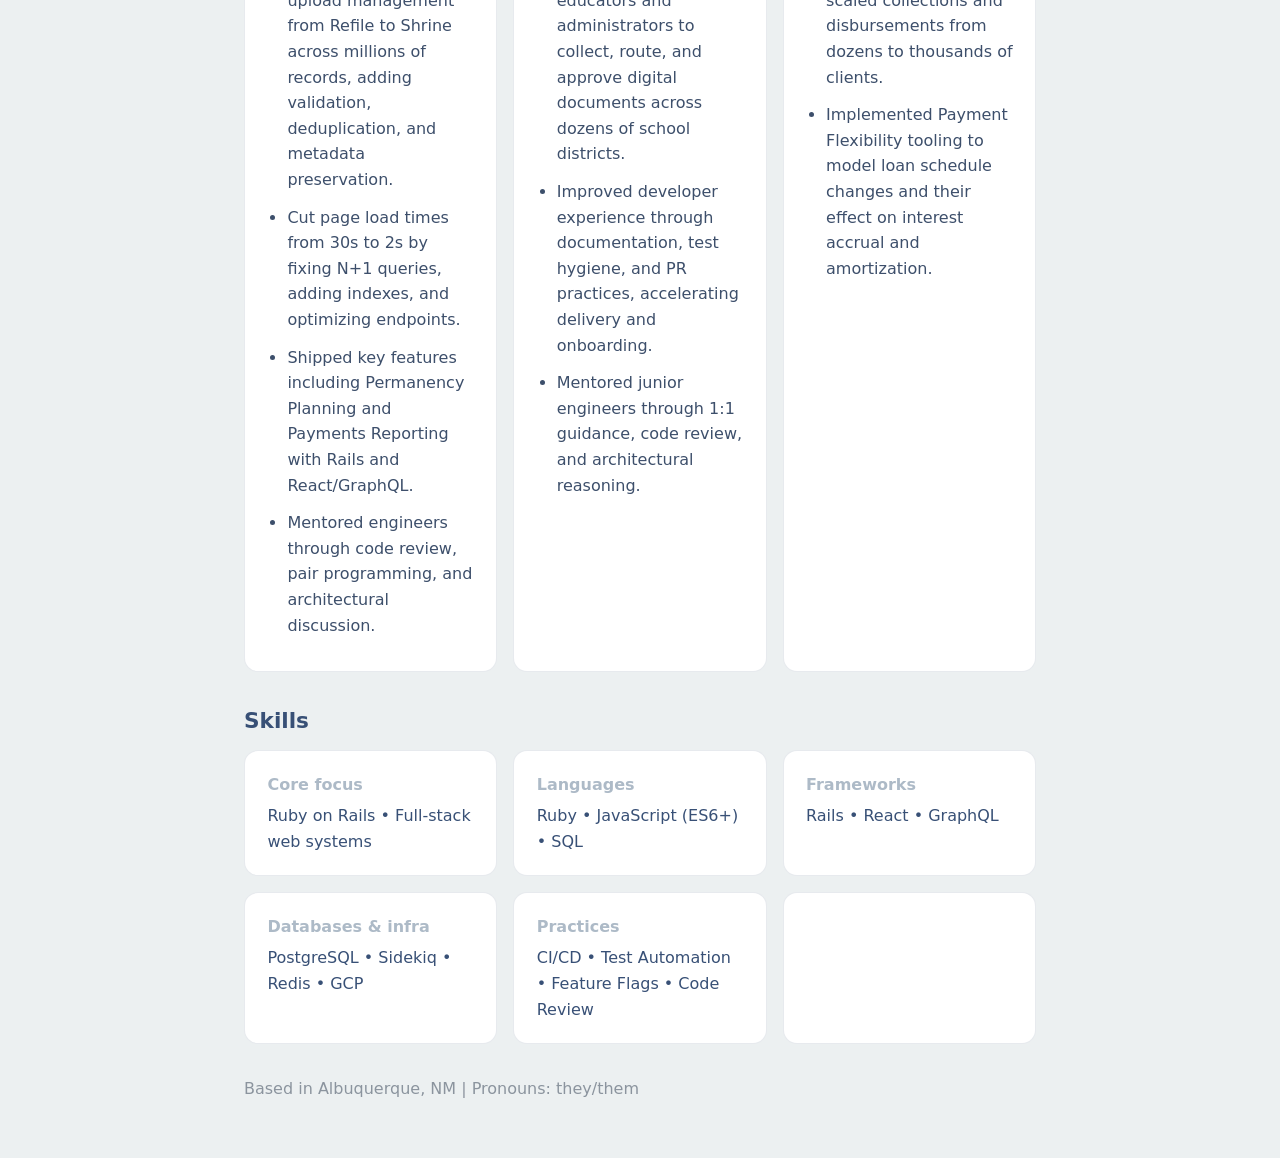
==== commit 908d4df5: "update 'open to' language" ====
--- a/index.html
+++ b/index.html
@@ -26,7 +26,7 @@
             <a href="https://linkedin.com/in/kaihofius" target="_blank" rel="noreferrer">LinkedIn</a>
             <a href="https://github.com/kaifius" target="_blank" rel="noreferrer">GitHub</a>
           </div>
-          <p class="contract-callout">Now accepting contract engagements.</p>
+          <p class="contract-callout">Open to full-time roles and contract engagements.</p>
         </div>
         <div class="hero-image hero-image--desktop">
           <img src="img/kaictus.png" alt="Kai Hofius" />
@@ -122,7 +122,7 @@
           <p>CI/CD • Test Automation • Feature Flags • Code Review</p>
         </div>
         <div class="skill-photo-card">
-          <img src="img/frankie.jpeg" alt="Frankie the dog with a stolen shoe." />
+          <img src="img/frankie.jpeg" alt="Frankie the dog with a stolen shoe." title="Frankie the dog with a stolen shoe." />
         </div>
       </div>
     </section>
--- a/style.css
+++ b/style.css
@@ -117,6 +117,7 @@
     width: 90px;
     height: 90px;
     border-radius: 14px;
+    object-position: center 45%;
     box-shadow: 0 8px 24px rgba(56, 80, 118, 0.12);
   }
 
